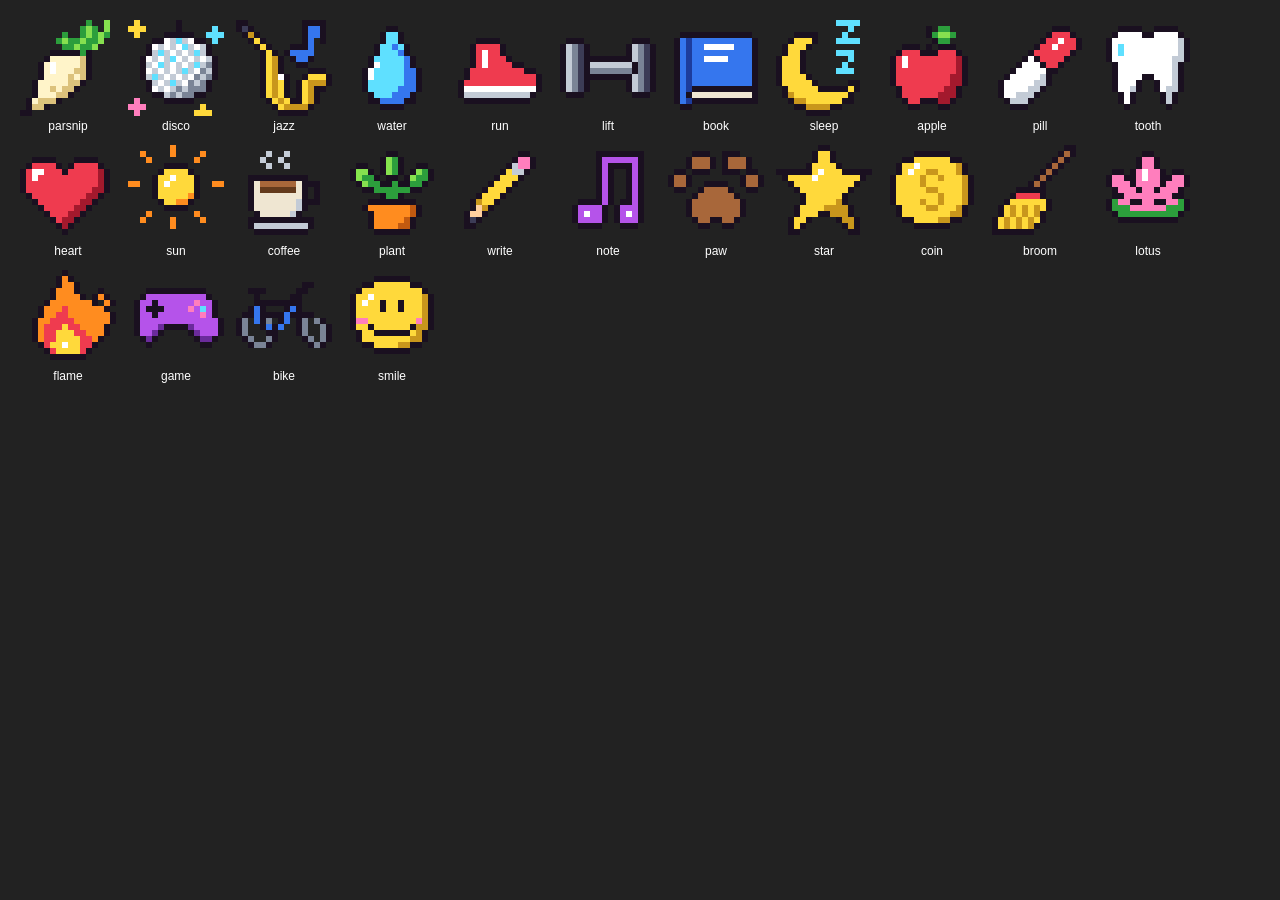
==== tools/icons.html @ 3cba8a85 "Parsnip: pixel vortex habit tracker with daily ntfy nudge Co-Authored-By: Claude Opus 5.5 <noreply@a" ====
<!doctype html><meta charset="utf-8"><body style="background:#222;color:#fff;font:12px sans-serif;display:flex;flex-wrap:wrap;gap:12px;padding:12px">
<script src="../icons.js"></script>
<script>for (const k in ICONS){const d=document.createElement('div');d.style.textAlign='center';const c=iconCanvas(k,6);d.append(c,document.createElement('br'),k);document.body.append(d);
const rows=ICONS[k].grid;if(rows.length!==16||rows.some(r=>r.length!==16))console.warn(k,rows.map(r=>r.length).join(','),rows.length)}</script>
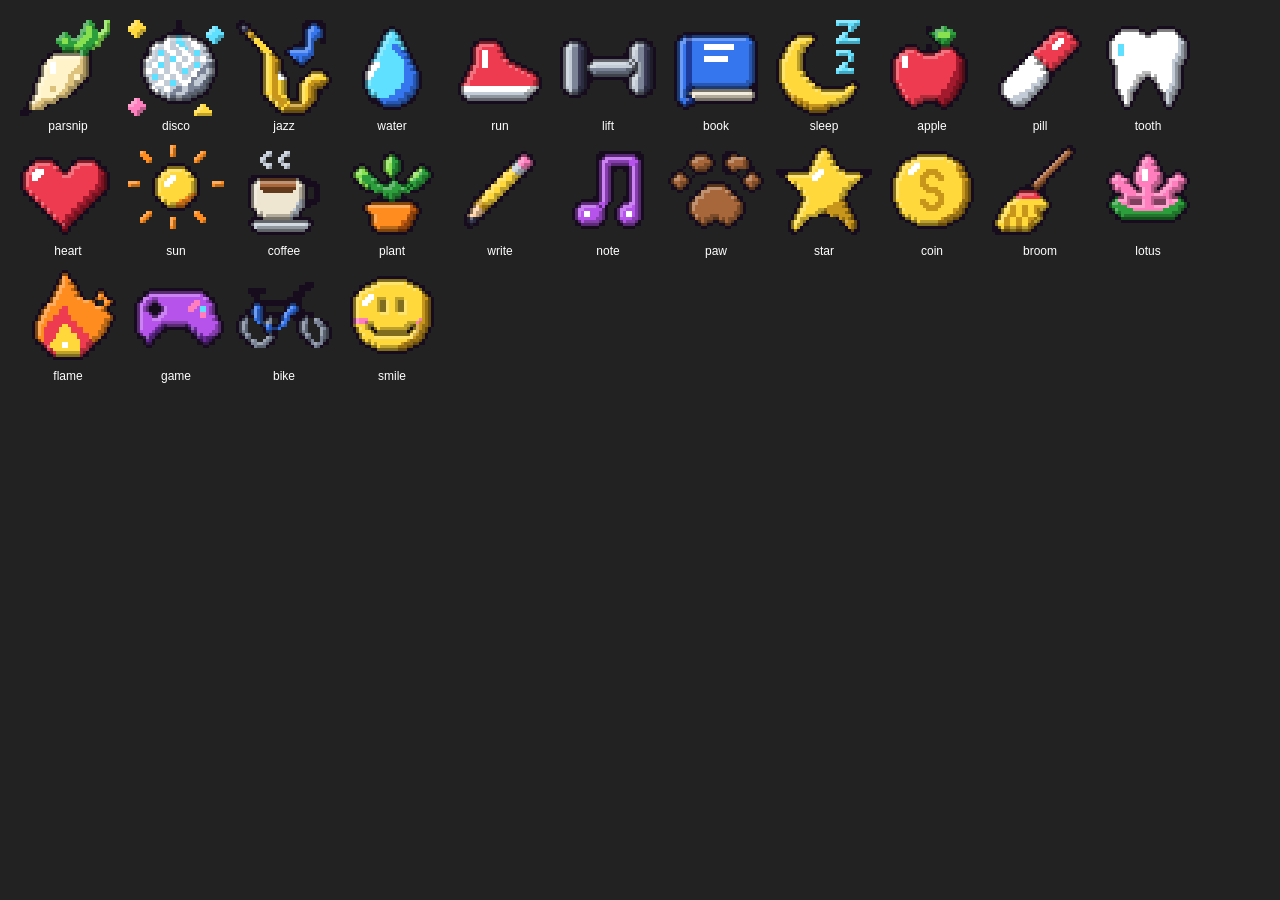
==== commit 04dcd84c: "Hi-fi icons, banded evolving vortex with blue core, flat UI - Icons upscaled to 32x32 (Scale2x) with" ====
--- a/tools/icons.html
+++ b/tools/icons.html
@@ -1,4 +1,4 @@
 <!doctype html><meta charset="utf-8"><body style="background:#222;color:#fff;font:12px sans-serif;display:flex;flex-wrap:wrap;gap:12px;padding:12px">
 <script src="../icons.js"></script>
-<script>for (const k in ICONS){const d=document.createElement('div');d.style.textAlign='center';const c=iconCanvas(k,6);d.append(c,document.createElement('br'),k);document.body.append(d);
+<script>for (const k in ICONS){const d=document.createElement('div');d.style.textAlign='center';const c=iconCanvas(k,3);d.append(c,document.createElement('br'),k);document.body.append(d);
 const rows=ICONS[k].grid;if(rows.length!==16||rows.some(r=>r.length!==16))console.warn(k,rows.map(r=>r.length).join(','),rows.length)}</script>
